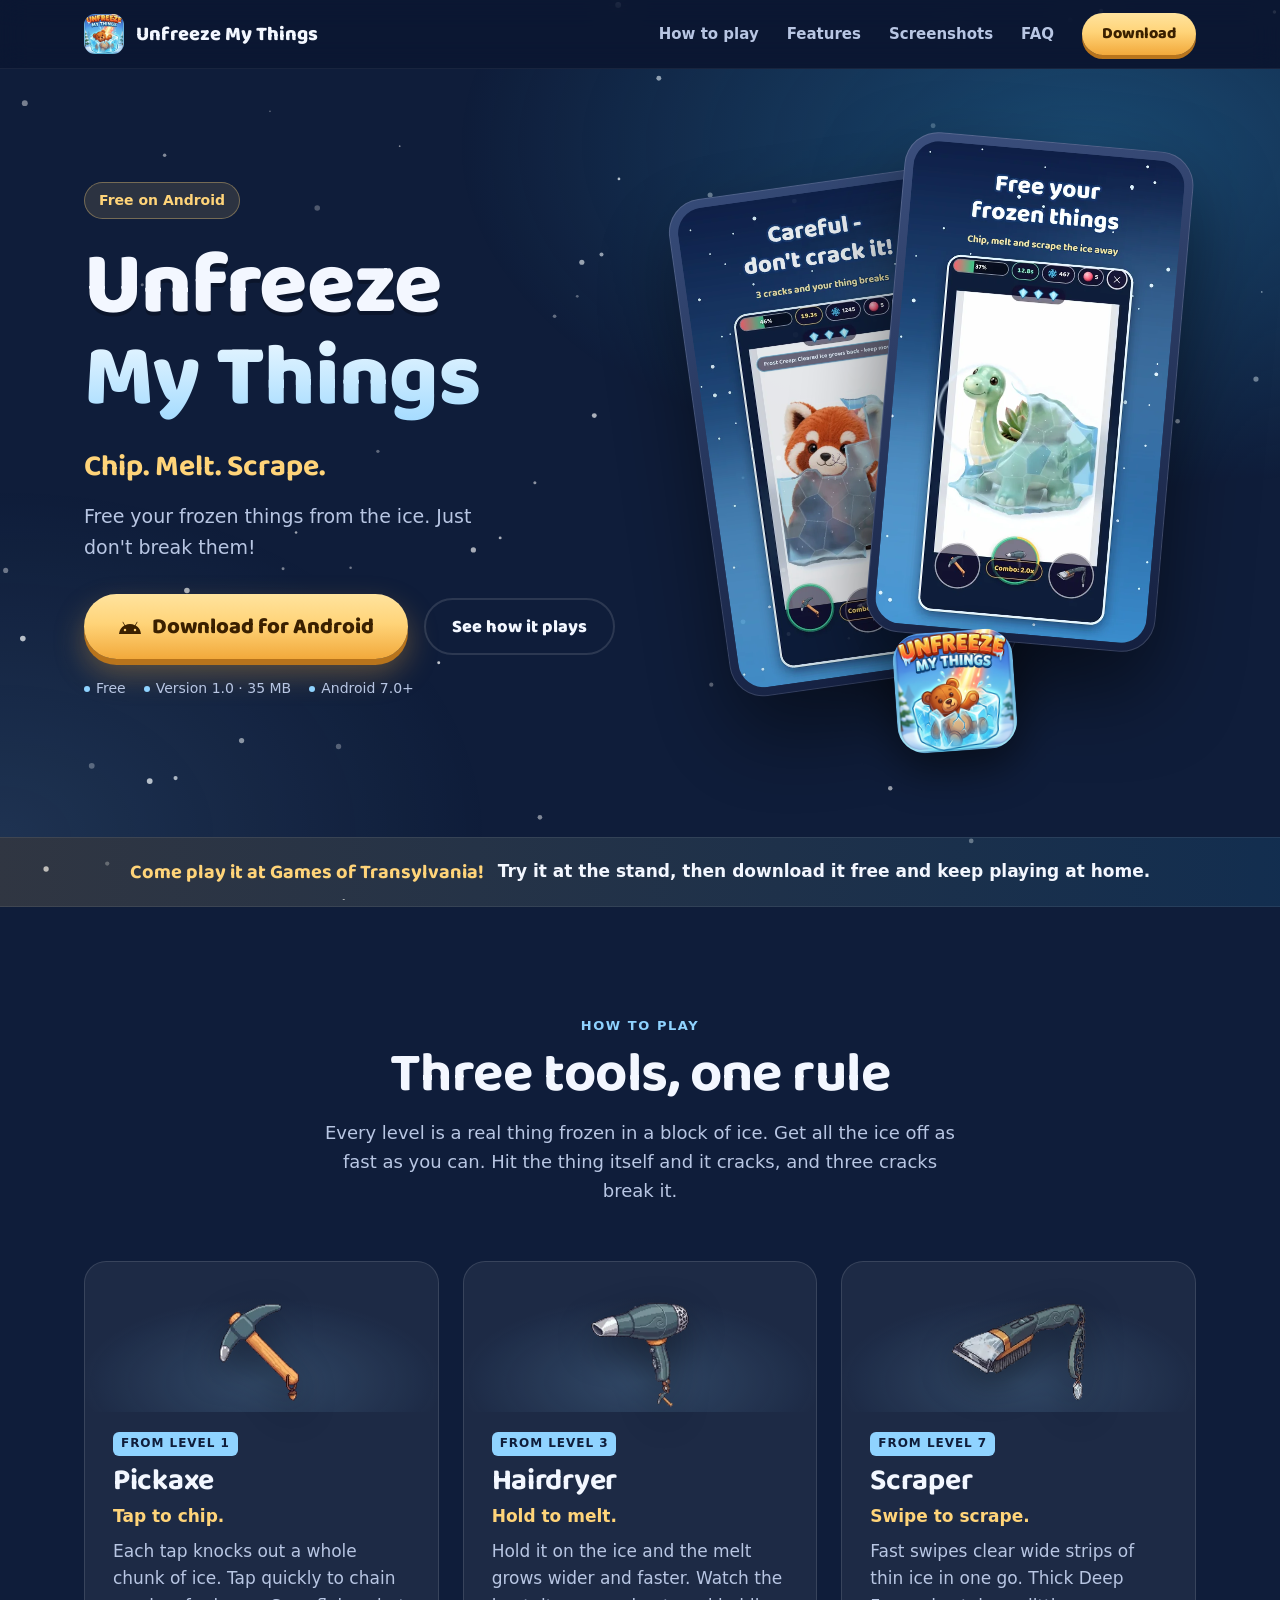
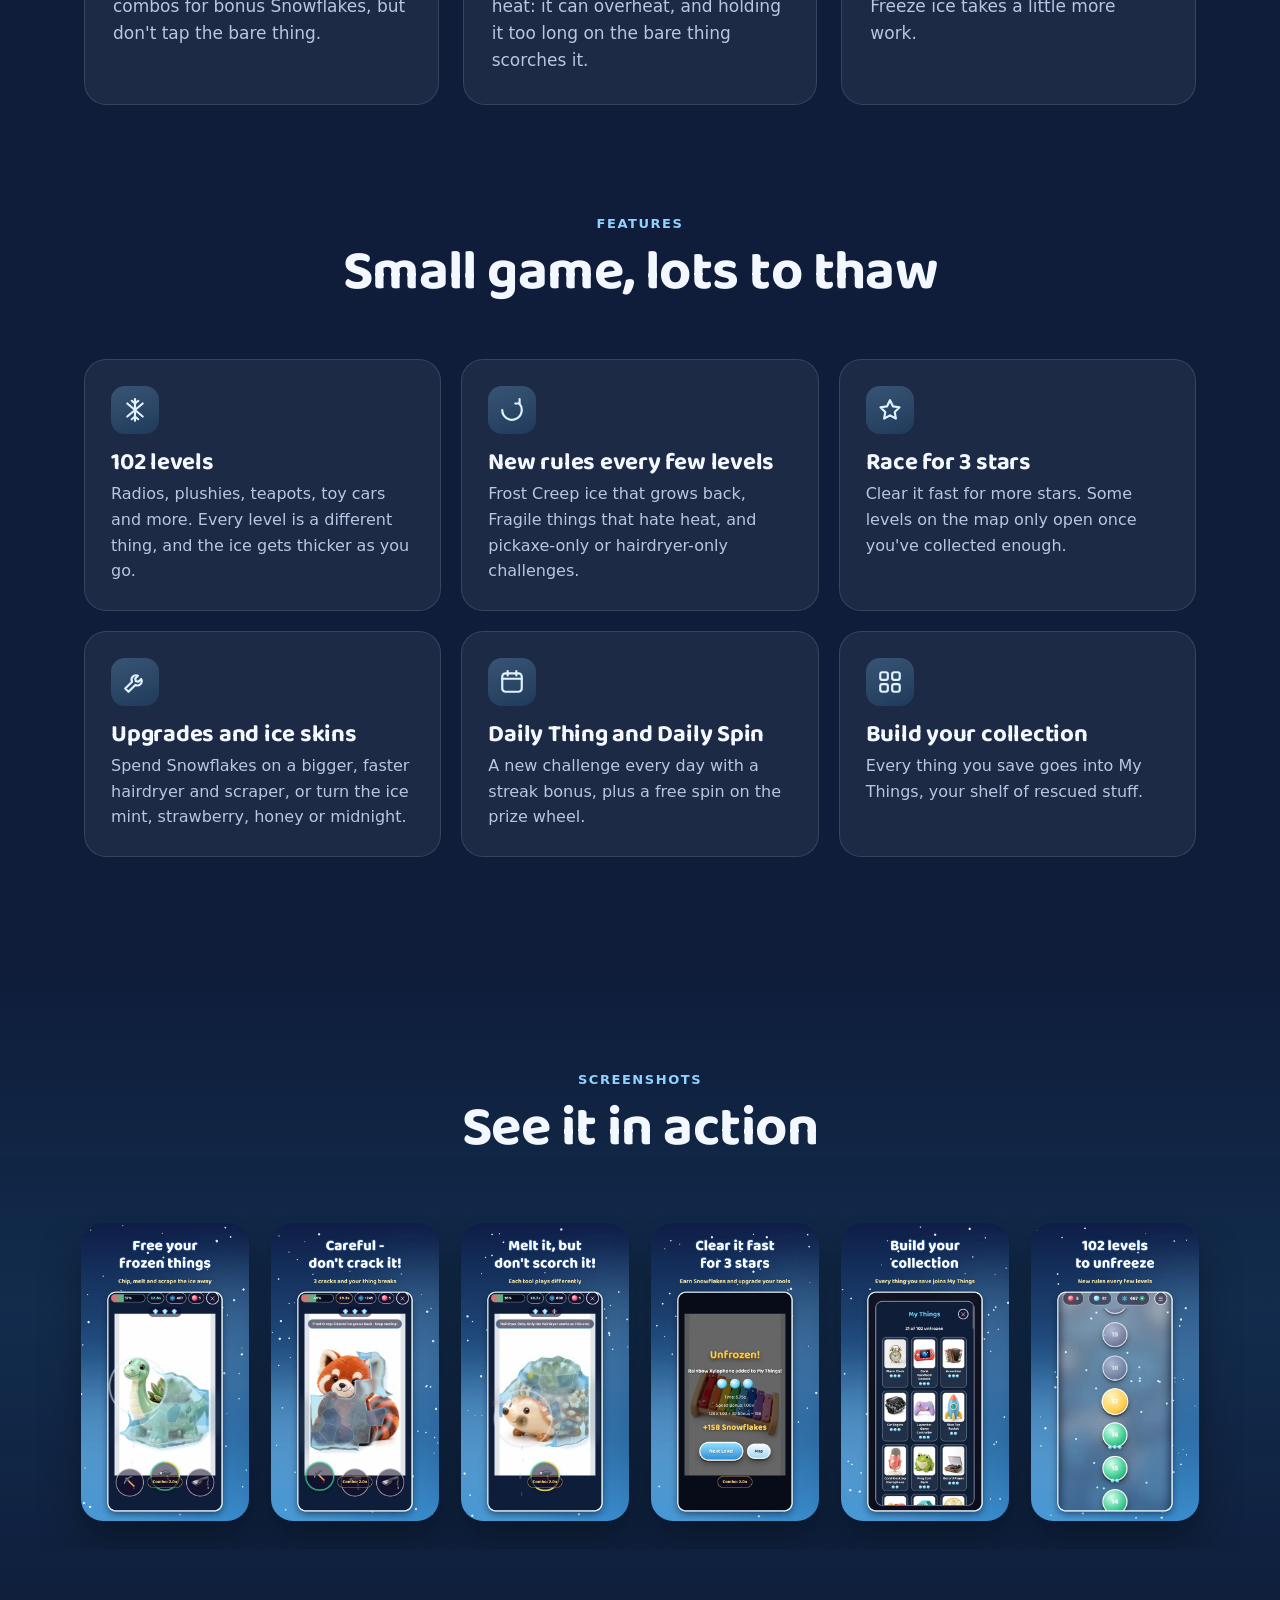
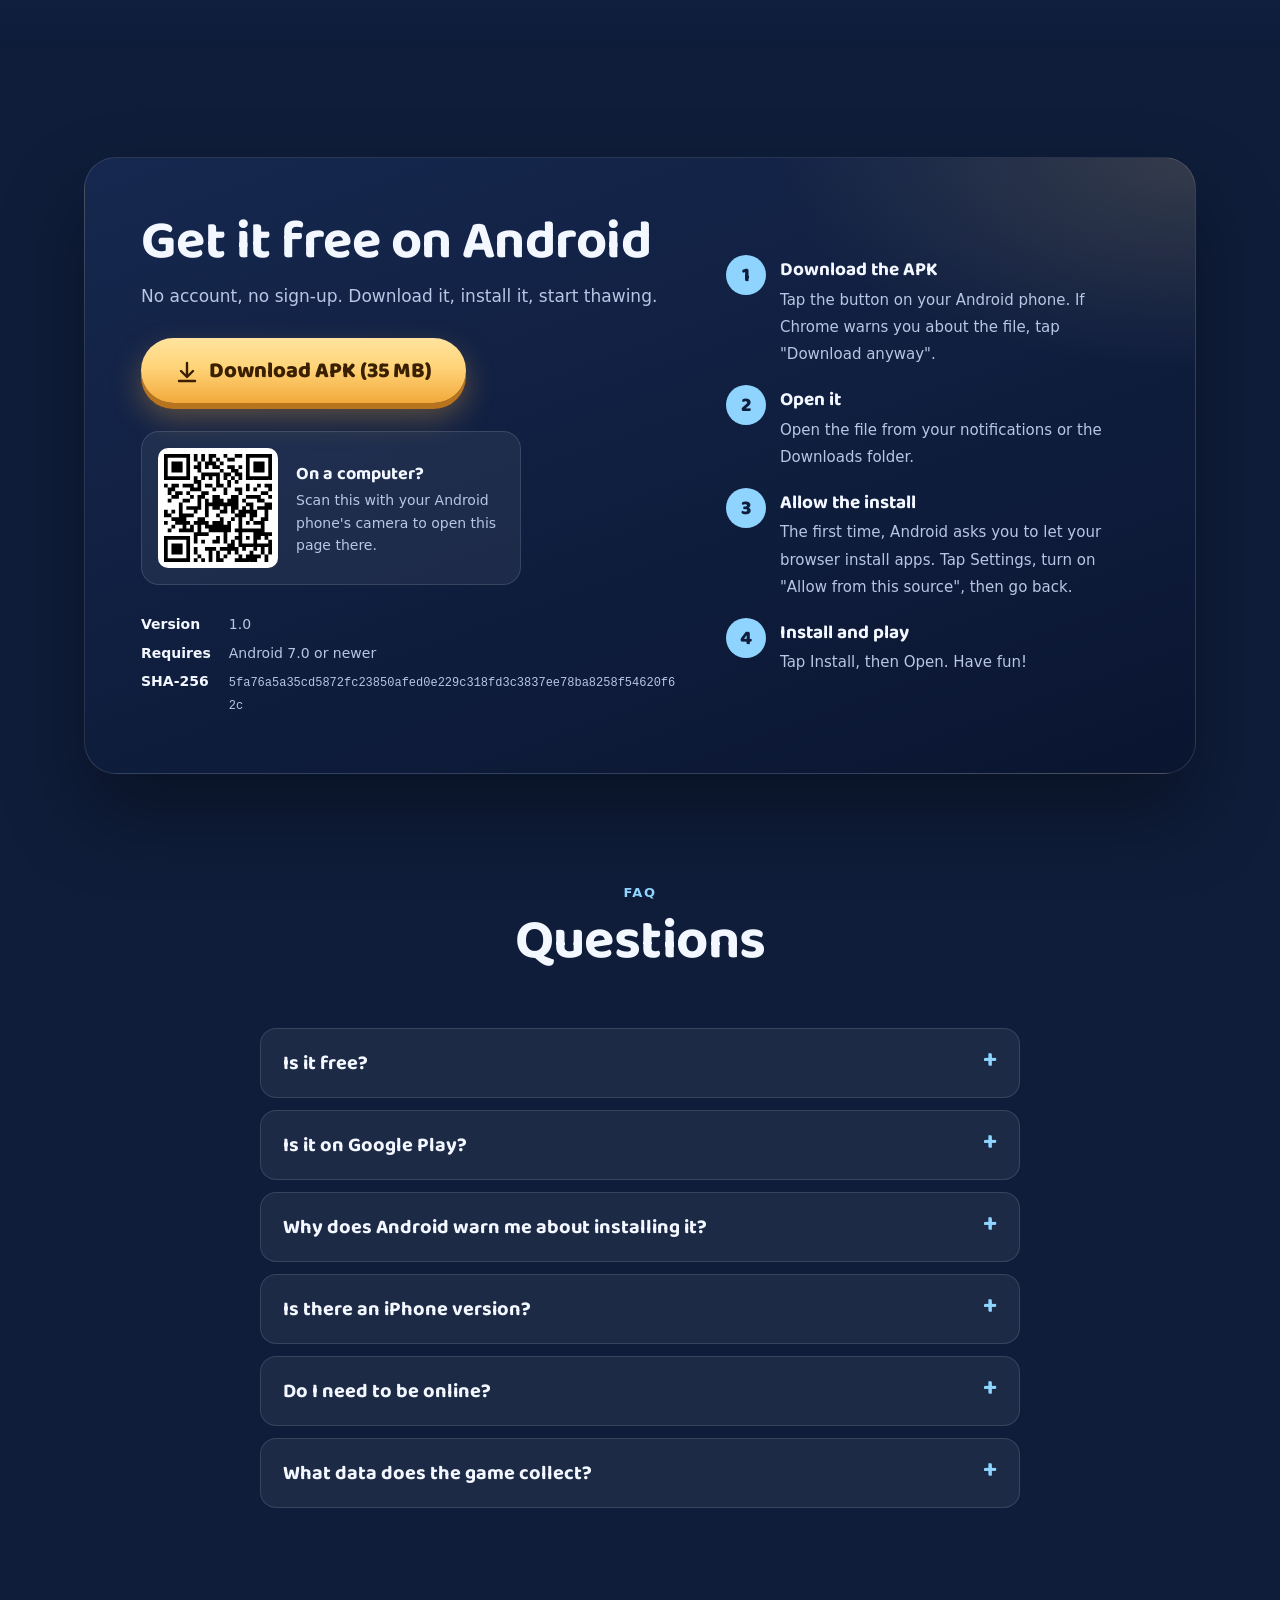
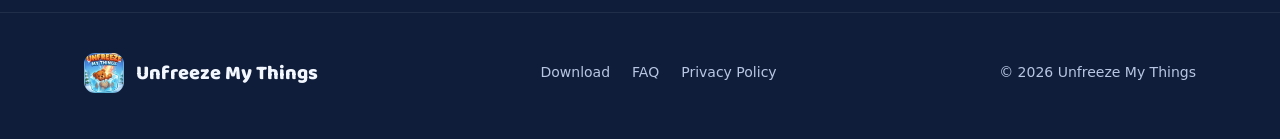
==== index.html @ 2f587a5d "Landing page with APK download Co-Authored-By: Claude Opus 5.5 <noreply@anthropic.com>" ====
<!doctype html>
<html lang="en">
<head>
<meta charset="utf-8">
<meta name="viewport" content="width=device-width, initial-scale=1">
<title>Unfreeze My Things: a cozy ice-breaking puzzle game for Android</title>
<meta name="description" content="Chip, melt and scrape the ice off 102 frozen things, without breaking them. Free for Android. Download the APK.">
<meta name="theme-color" content="#0f1d3a">
<meta property="og:type" content="website">
<meta property="og:title" content="Unfreeze My Things">
<meta property="og:description" content="Chip. Melt. Scrape. Free your frozen things, just don't break them! Free for Android.">
<meta property="og:image" content="img/og-image.jpg">
<meta name="twitter:card" content="summary_large_image">
<link rel="icon" type="image/png" href="img/favicon.png">
<link rel="apple-touch-icon" href="img/apple-touch-icon.png">
<link rel="preload" href="fonts/Baloo2.ttf" as="font" type="font/ttf" crossorigin>
<style>
@font-face {
    font-family: 'Baloo 2';
    src: url('fonts/Baloo2.ttf') format('truetype');
    font-weight: 400 800;
    font-display: swap;
}

:root {
    --navy-900: #0a1530;
    --navy-800: #0f1d3a;
    --navy-700: #16284f;
    --blue-500: #2e9bd6;
    --blue-300: #8fd3ff;
    --ice: #dff2ff;
    --gold: #ffd479;
    --gold-deep: #f2a93b;
    --text: #f3f7ff;
    --text-dim: #b8c6e3;
    --card: rgba(255, 255, 255, 0.06);
    --card-border: rgba(255, 255, 255, 0.12);
    --radius: 22px;
    --max: 1160px;
    --display: 'Baloo 2', system-ui, sans-serif;
    --body: system-ui, -apple-system, 'Segoe UI', Roboto, sans-serif;
}

*, *::before, *::after { box-sizing: border-box; }

html { scroll-behavior: smooth; }
@media (prefers-reduced-motion: reduce) { html { scroll-behavior: auto; } }

body {
    margin: 0;
    background: var(--navy-800);
    color: var(--text);
    font-family: var(--body);
    font-size: 17px;
    line-height: 1.6;
    -webkit-font-smoothing: antialiased;
    overflow-x: hidden;
}

img { max-width: 100%; height: auto; display: block; }
a { color: var(--blue-300); }

h1, h2, h3 {
    font-family: var(--display);
    line-height: 1.05;
    margin: 0;
    letter-spacing: -0.01em;
}

.wrap { width: 100%; max-width: var(--max); margin: 0 auto; padding: 0 24px; }
@media (max-width: 600px) { .wrap { padding: 0 16px; } }

#snow {
    position: fixed;
    inset: 0;
    width: 100%;
    height: 100%;
    pointer-events: none;
    z-index: 0;
}
main, header, footer { position: relative; z-index: 1; }

/* ---------- Nav ---------- */
.nav {
    position: sticky;
    top: 0;
    z-index: 10;
    backdrop-filter: blur(14px);
    -webkit-backdrop-filter: blur(14px);
    background: rgba(10, 21, 48, 0.72);
    border-bottom: 1px solid rgba(255, 255, 255, 0.06);
}
.nav .wrap {
    display: flex;
    align-items: center;
    justify-content: space-between;
    height: 68px;
    gap: 16px;
}
.brand {
    display: flex;
    align-items: center;
    gap: 12px;
    color: var(--text);
    text-decoration: none;
    font-family: var(--display);
    font-weight: 800;
    font-size: 20px;
    white-space: nowrap;
}
.brand img { width: 40px; height: 40px; border-radius: 11px; }
.nav-links { display: flex; align-items: center; gap: 28px; }
.nav-links a:not(.btn) {
    color: var(--text-dim);
    text-decoration: none;
    font-weight: 600;
    font-size: 15px;
}
.nav-links a:not(.btn):hover { color: var(--text); }
@media (max-width: 820px) { .nav-links a:not(.btn) { display: none; } }

/* ---------- Buttons ---------- */
.btn {
    display: inline-flex;
    align-items: center;
    justify-content: center;
    gap: 10px;
    border-radius: 999px;
    font-family: var(--display);
    font-weight: 800;
    text-decoration: none;
    transition: transform 0.15s ease, box-shadow 0.15s ease, background 0.15s ease;
}
.btn:active { transform: translateY(1px) scale(0.99); }
.btn-primary {
    color: #3a2000;
    background: linear-gradient(180deg, #ffe39e 0%, var(--gold) 45%, var(--gold-deep) 100%);
    box-shadow: 0 6px 0 #b8741c, 0 14px 30px rgba(242, 169, 59, 0.35);
}
.btn-primary:hover { transform: translateY(-2px); box-shadow: 0 8px 0 #b8741c, 0 18px 36px rgba(242, 169, 59, 0.45); }
.btn-sm { padding: 8px 20px; font-size: 16px; box-shadow: 0 4px 0 #b8741c; }
.btn-sm:hover { box-shadow: 0 5px 0 #b8741c; }
.btn-lg { padding: 16px 34px 14px; font-size: 22px; white-space: nowrap; }
@media (max-width: 420px) { .btn-lg { padding: 14px 24px 12px; font-size: 19px; } }
.btn svg { width: 24px; height: 24px; flex: none; }
.btn-ghost {
    color: var(--text);
    border: 2px solid var(--card-border);
    padding: 13px 26px 11px;
    font-size: 18px;
}
.btn-ghost:hover { border-color: var(--blue-300); }

/* ---------- Hero ---------- */
.hero {
    padding: 72px 0 96px;
    background:
        radial-gradient(900px 500px at 85% 10%, rgba(46, 155, 214, 0.35), transparent 70%),
        radial-gradient(700px 500px at 0% 100%, rgba(143, 211, 255, 0.12), transparent 70%);
}
.hero .wrap {
    display: grid;
    grid-template-columns: 1.05fr 1fr;
    align-items: center;
    gap: 48px;
}
.eyebrow {
    display: inline-flex;
    align-items: center;
    gap: 8px;
    padding: 6px 14px;
    border-radius: 999px;
    background: rgba(255, 212, 121, 0.12);
    border: 1px solid rgba(255, 212, 121, 0.35);
    color: var(--gold);
    font-weight: 700;
    font-size: 14px;
    margin-bottom: 22px;
}
.hero h1 {
    font-size: clamp(46px, 7.4vw, 88px);
    font-weight: 800;
    text-shadow: 0 4px 0 rgba(0, 0, 0, 0.25);
}
.hero h1 .ice {
    background: linear-gradient(180deg, #ffffff 0%, var(--blue-300) 100%);
    -webkit-background-clip: text;
    background-clip: text;
    color: transparent;
    text-shadow: none;
}
.tagline {
    font-family: var(--display);
    font-weight: 700;
    font-size: clamp(22px, 2.8vw, 30px);
    color: var(--gold);
    margin: 18px 0 10px;
}
.lead { color: var(--text-dim); font-size: 19px; max-width: 34ch; margin: 0 0 32px; }
.cta-row { display: flex; flex-wrap: wrap; align-items: center; gap: 16px; }
.cta-meta { margin-top: 18px; font-size: 14px; color: var(--text-dim); display: flex; flex-wrap: wrap; gap: 6px 18px; }
.cta-meta span { display: inline-flex; align-items: center; gap: 6px; }
.cta-meta span::before { content: ''; width: 6px; height: 6px; border-radius: 50%; background: var(--blue-300); }

.hero-art { position: relative; height: 600px; }
.phone {
    position: absolute;
    width: 290px;
    border-radius: 34px;
    padding: 9px;
    background: linear-gradient(160deg, #3b4f7d, #141f3f);
    box-shadow: 0 40px 80px rgba(0, 0, 0, 0.5), inset 0 0 0 1px rgba(255, 255, 255, 0.15);
}
.phone img { border-radius: 26px; width: 100%; aspect-ratio: 9 / 16; object-fit: cover; }
.phone.back { left: 4%; top: 40px; transform: rotate(-8deg); opacity: 0.9; }
.phone.front { right: 4%; top: 0; transform: rotate(5deg); }
.hero-icon {
    position: absolute;
    left: 42%;
    bottom: -10px;
    width: 120px;
    border-radius: 28px;
    box-shadow: 0 20px 40px rgba(0, 0, 0, 0.45);
    transform: rotate(-4deg);
    animation: bob 5s ease-in-out infinite;
}
@keyframes bob { 50% { transform: rotate(-4deg) translateY(-12px); } }
@media (prefers-reduced-motion: reduce) { .hero-icon { animation: none; } }

@media (max-width: 960px) {
    .hero { padding: 40px 0 64px; }
    .hero .wrap { grid-template-columns: 1fr; text-align: center; }
    .lead { margin-left: auto; margin-right: auto; }
    .cta-row, .cta-meta { justify-content: center; }
    .hero-art { height: 470px; max-width: 460px; margin: 0 auto; width: 100%; }
    .phone { width: 220px; }
    .hero-icon { width: 92px; left: 50%; margin-left: -46px; }
}
@media (max-width: 420px) {
    .hero-art { height: 400px; }
    .phone { width: 185px; }
    .phone.back { left: 0; }
    .phone.front { right: 0; }
}

/* ---------- Event banner ---------- */
.event {
    background: linear-gradient(90deg, rgba(255, 212, 121, 0.14), rgba(46, 155, 214, 0.14));
    border-top: 1px solid rgba(255, 255, 255, 0.08);
    border-bottom: 1px solid rgba(255, 255, 255, 0.08);
}
.event .wrap {
    display: flex;
    align-items: center;
    justify-content: center;
    gap: 14px;
    padding-top: 18px;
    padding-bottom: 18px;
    text-align: center;
    flex-wrap: wrap;
    font-weight: 600;
}
.event strong { font-family: var(--display); font-size: 20px; color: var(--gold); }

/* ---------- Sections ---------- */
section.block { padding: 104px 0; }
@media (max-width: 600px) { section.block { padding: 72px 0; } }
.section-head { text-align: center; max-width: 640px; margin: 0 auto 56px; }
.section-head .kicker {
    font-weight: 700;
    letter-spacing: 0.12em;
    text-transform: uppercase;
    font-size: 13px;
    color: var(--blue-300);
}
.section-head h2 { font-size: clamp(36px, 5vw, 56px); margin: 8px 0 14px; }
.section-head p { color: var(--text-dim); margin: 0; font-size: 18px; }

/* Tools */
.tools { display: grid; grid-template-columns: repeat(3, 1fr); gap: 24px; }
@media (max-width: 860px) { .tools { grid-template-columns: 1fr; max-width: 480px; margin: 0 auto; } }
.tool {
    position: relative;
    background: var(--card);
    border: 1px solid var(--card-border);
    border-radius: var(--radius);
    padding: 28px 28px 30px;
    overflow: hidden;
}
.tool::before {
    content: '';
    position: absolute;
    inset: 0 0 auto 0;
    height: 150px;
    background: radial-gradient(260px 120px at 50% 80%, rgba(143, 211, 255, 0.18), transparent 70%);
}
.tool img { position: relative; height: 120px; width: auto; margin: 0 auto 18px; filter: drop-shadow(0 12px 18px rgba(0, 0, 0, 0.4)); }
.tool .badge {
    display: inline-block;
    font-size: 12px;
    font-weight: 700;
    letter-spacing: 0.08em;
    text-transform: uppercase;
    color: var(--navy-800);
    background: var(--blue-300);
    border-radius: 6px;
    padding: 2px 8px;
    margin-bottom: 10px;
}
.tool h3 { font-size: 30px; margin-bottom: 6px; }
.tool .verb { color: var(--gold); font-weight: 700; margin: 0 0 8px; }
.tool p { color: var(--text-dim); margin: 0; }

/* Features */
.features { display: grid; grid-template-columns: repeat(3, 1fr); gap: 20px; }
@media (max-width: 960px) { .features { grid-template-columns: repeat(2, 1fr); } }
@media (max-width: 600px) { .features { grid-template-columns: 1fr; } }
.feature {
    background: var(--card);
    border: 1px solid var(--card-border);
    border-radius: var(--radius);
    padding: 26px;
}
.feature .ico {
    width: 48px;
    height: 48px;
    border-radius: 14px;
    display: grid;
    place-items: center;
    background: linear-gradient(160deg, rgba(143, 211, 255, 0.25), rgba(46, 155, 214, 0.15));
    margin-bottom: 16px;
}
.feature .ico svg { width: 26px; height: 26px; stroke: var(--ice); fill: none; stroke-width: 2; stroke-linecap: round; stroke-linejoin: round; }
.feature h3 { font-size: 24px; margin-bottom: 6px; }
.feature p { margin: 0; color: var(--text-dim); font-size: 16px; }

/* Screenshots */
.shots-section { background: linear-gradient(180deg, transparent, rgba(46, 155, 214, 0.12), transparent); }
.shots {
    display: flex;
    gap: 22px;
    overflow-x: auto;
    scroll-snap-type: x mandatory;
    padding: 8px 24px 28px;
    scrollbar-width: thin;
    scrollbar-color: rgba(255, 255, 255, 0.25) transparent;
}
.shots::-webkit-scrollbar { height: 8px; }
.shots::-webkit-scrollbar-thumb { background: rgba(255, 255, 255, 0.2); border-radius: 4px; }
.shots img {
    flex: none;
    width: 250px;
    aspect-ratio: 9 / 16;
    border-radius: 22px;
    scroll-snap-align: center;
    box-shadow: 0 20px 40px rgba(0, 0, 0, 0.35);
}
@media (min-width: 1200px) { .shots { justify-content: center; } .shots img { width: 168px; } }
@media (min-width: 1400px) { .shots img { width: 190px; } }

/* Download */
.download-card {
    display: grid;
    grid-template-columns: 1.3fr 1fr;
    gap: 48px;
    align-items: center;
    background:
        radial-gradient(600px 300px at 100% 0%, rgba(255, 212, 121, 0.15), transparent 70%),
        linear-gradient(160deg, var(--navy-700), var(--navy-900));
    border: 1px solid var(--card-border);
    border-radius: 32px;
    padding: 56px;
    box-shadow: 0 40px 80px rgba(0, 0, 0, 0.35);
}
@media (max-width: 900px) { .download-card { grid-template-columns: 1fr; padding: 36px 24px; gap: 36px; } }
.download-card h2 { font-size: clamp(36px, 5vw, 54px); margin-bottom: 12px; }
.download-card > div > p { color: var(--text-dim); margin: 0 0 28px; }
.file-facts {
    display: grid;
    grid-template-columns: auto 1fr;
    gap: 6px 18px;
    margin: 28px 0 0;
    font-size: 14px;
    color: var(--text-dim);
}
.file-facts dt { font-weight: 700; color: var(--text); }
.file-facts dd { margin: 0; overflow-wrap: anywhere; }
.file-facts code { font-size: 12px; }

.steps { list-style: none; margin: 0; padding: 0; counter-reset: step; display: grid; gap: 18px; }
.steps li { counter-increment: step; display: grid; grid-template-columns: 40px 1fr; gap: 14px; align-items: start; }
.steps li::before {
    content: counter(step);
    width: 40px;
    height: 40px;
    border-radius: 50%;
    display: grid;
    place-items: center;
    font-family: var(--display);
    font-weight: 800;
    font-size: 20px;
    color: var(--navy-800);
    background: var(--blue-300);
}
.steps strong { display: block; font-family: var(--display); font-size: 19px; }
.steps span { color: var(--text-dim); font-size: 15px; }

.qr-card {
    display: none;
    align-items: center;
    gap: 18px;
    margin-top: 28px;
    padding: 16px;
    border-radius: 18px;
    background: var(--card);
    border: 1px solid var(--card-border);
    max-width: 380px;
}
.qr-card .qr { width: 120px; height: 120px; flex: none; background: #fff; border-radius: 10px; padding: 6px; }
.qr-card .qr svg { width: 100%; height: 100%; display: block; }
.qr-card p { margin: 0; font-size: 14px; color: var(--text-dim); }
.qr-card strong { color: var(--text); display: block; font-family: var(--display); font-size: 18px; }
@media (min-width: 900px) and (hover: hover) { .qr-card.ready { display: flex; } }

/* FAQ */
.faq { max-width: 760px; margin: 0 auto; display: grid; gap: 12px; }
.faq details {
    background: var(--card);
    border: 1px solid var(--card-border);
    border-radius: 16px;
    padding: 0 22px;
}
.faq summary {
    cursor: pointer;
    list-style: none;
    padding: 18px 0;
    font-family: var(--display);
    font-weight: 700;
    font-size: 20px;
    display: flex;
    justify-content: space-between;
    gap: 16px;
}
.faq summary::-webkit-details-marker { display: none; }
.faq summary::after { content: '+'; color: var(--blue-300); font-size: 26px; line-height: 1; transition: transform 0.2s; }
.faq details[open] summary::after { transform: rotate(45deg); }
.faq details p { margin: 0 0 20px; color: var(--text-dim); }

/* Footer */
footer {
    border-top: 1px solid rgba(255, 255, 255, 0.08);
    padding: 40px 0 48px;
    color: var(--text-dim);
    font-size: 14px;
}
footer .wrap { display: flex; flex-wrap: wrap; justify-content: space-between; align-items: center; gap: 20px; }
footer nav { display: flex; gap: 22px; flex-wrap: wrap; }
footer a { color: var(--text-dim); text-decoration: none; }
footer a:hover { color: var(--text); }

:focus-visible { outline: 3px solid var(--gold); outline-offset: 3px; border-radius: 6px; }
</style>
</head>
<body>
<canvas id="snow" aria-hidden="true"></canvas>

<header class="nav">
    <div class="wrap">
        <a class="brand" href="#top"><img src="img/icon-256.png" alt="" width="40" height="40">Unfreeze My Things</a>
        <nav class="nav-links" aria-label="Main">
            <a href="#play">How to play</a>
            <a href="#features">Features</a>
            <a href="#screenshots">Screenshots</a>
            <a href="#faq">FAQ</a>
            <a class="btn btn-primary btn-sm" href="#download">Download</a>
        </nav>
    </div>
</header>

<main id="top">
    <section class="hero">
        <div class="wrap">
            <div>
                <span class="eyebrow">Free on Android</span>
                <h1>Unfreeze<br><span class="ice">My Things</span></h1>
                <p class="tagline">Chip. Melt. Scrape.</p>
                <p class="lead">Free your frozen things from the ice. Just don't break them!</p>
                <div class="cta-row">
                    <a class="btn btn-primary btn-lg" href="downloads/unfreeze-my-things.apk" download>
                        <svg viewBox="0 0 24 24" fill="currentColor" aria-hidden="true"><path d="M17.6 9.48l1.84-3.18a.38.38 0 00-.66-.38l-1.86 3.22a11.4 11.4 0 00-9.84 0L5.22 5.92a.38.38 0 00-.66.38L6.4 9.48A10.8 10.8 0 001 18h22a10.8 10.8 0 00-5.4-8.52zM7 15.25a1.25 1.25 0 110-2.5 1.25 1.25 0 010 2.5zm10 0a1.25 1.25 0 110-2.5 1.25 1.25 0 010 2.5z"/></svg>
                        Download for Android
                    </a>
                    <a class="btn btn-ghost" href="#play">See how it plays</a>
                </div>
                <div class="cta-meta">
                    <span>Free</span>
                    <span>Version 1.0 &middot; 35 MB</span>
                    <span>Android 7.0+</span>
                </div>
            </div>
            <div class="hero-art" aria-hidden="true">
                <div class="phone back"><img src="img/shot-2.webp" alt="" width="540" height="960"></div>
                <div class="phone front"><img src="img/shot-1.webp" alt="" width="540" height="960"></div>
                <img class="hero-icon" src="img/icon-256.png" alt="" width="256" height="256">
            </div>
        </div>
    </section>

    <div class="event">
        <div class="wrap">
            <strong>Come play it at Games of Transylvania!</strong>
            <span>Try it at the stand, then download it free and keep playing at home.</span>
        </div>
    </div>

    <section class="block" id="play">
        <div class="wrap">
            <div class="section-head">
                <span class="kicker">How to play</span>
                <h2>Three tools, one rule</h2>
                <p>Every level is a real thing frozen in a block of ice. Get all the ice off as fast as you can. Hit the thing itself and it cracks, and three cracks break it.</p>
            </div>
            <div class="tools">
                <article class="tool">
                    <img src="img/tool-pickaxe.webp" alt="Pickaxe" width="320" height="175">
                    <span class="badge">From level 1</span>
                    <h3>Pickaxe</h3>
                    <p class="verb">Tap to chip.</p>
                    <p>Each tap knocks out a whole chunk of ice. Tap quickly to chain combos for bonus Snowflakes, but don't tap the bare thing.</p>
                </article>
                <article class="tool">
                    <img src="img/tool-hairdryer.webp" alt="Hairdryer" width="320" height="175">
                    <span class="badge">From level 3</span>
                    <h3>Hairdryer</h3>
                    <p class="verb">Hold to melt.</p>
                    <p>Hold it on the ice and the melt grows wider and faster. Watch the heat: it can overheat, and holding it too long on the bare thing scorches it.</p>
                </article>
                <article class="tool">
                    <img src="img/tool-scraper.webp" alt="Scraper" width="320" height="175">
                    <span class="badge">From level 7</span>
                    <h3>Scraper</h3>
                    <p class="verb">Swipe to scrape.</p>
                    <p>Fast swipes clear wide strips of thin ice in one go. Thick Deep Freeze ice takes a little more work.</p>
                </article>
            </div>
        </div>
    </section>

    <section class="block" id="features" style="padding-top:0">
        <div class="wrap">
            <div class="section-head">
                <span class="kicker">Features</span>
                <h2>Small game, lots to thaw</h2>
            </div>
            <div class="features">
                <div class="feature">
                    <div class="ico"><svg viewBox="0 0 24 24"><path d="M12 2v20M4.9 6l14.2 12M4.9 18L19.1 6"/><path d="M9 3.5l3 2.5 3-2.5M9 20.5l3-2.5 3 2.5"/></svg></div>
                    <h3>102 levels</h3>
                    <p>Radios, plushies, teapots, toy cars and more. Every level is a different thing, and the ice gets thicker as you go.</p>
                </div>
                <div class="feature">
                    <div class="ico"><svg viewBox="0 0 24 24"><path d="M3 12a9 9 0 1015.5-6.2"/><path d="M19 2v4h-4"/></svg></div>
                    <h3>New rules every few levels</h3>
                    <p>Frost Creep ice that grows back, Fragile things that hate heat, and pickaxe-only or hairdryer-only challenges.</p>
                </div>
                <div class="feature">
                    <div class="ico"><svg viewBox="0 0 24 24"><path d="M12 3l2.7 5.6 6.1.9-4.4 4.3 1 6.1L12 17l-5.4 2.9 1-6.1-4.4-4.3 6.1-.9z"/></svg></div>
                    <h3>Race for 3 stars</h3>
                    <p>Clear it fast for more stars. Some levels on the map only open once you've collected enough.</p>
                </div>
                <div class="feature">
                    <div class="ico"><svg viewBox="0 0 24 24"><path d="M14.7 6.3a4 4 0 00-5.4 5.4L3 18l3 3 6.3-6.3a4 4 0 005.4-5.4l-2.5 2.5-2.4-.6-.6-2.4z"/></svg></div>
                    <h3>Upgrades and ice skins</h3>
                    <p>Spend Snowflakes on a bigger, faster hairdryer and scraper, or turn the ice mint, strawberry, honey or midnight.</p>
                </div>
                <div class="feature">
                    <div class="ico"><svg viewBox="0 0 24 24"><rect x="3" y="4" width="18" height="17" rx="3"/><path d="M3 9h18M8 2v4M16 2v4"/></svg></div>
                    <h3>Daily Thing and Daily Spin</h3>
                    <p>A new challenge every day with a streak bonus, plus a free spin on the prize wheel.</p>
                </div>
                <div class="feature">
                    <div class="ico"><svg viewBox="0 0 24 24"><rect x="3" y="3" width="7" height="7" rx="2"/><rect x="14" y="3" width="7" height="7" rx="2"/><rect x="3" y="14" width="7" height="7" rx="2"/><rect x="14" y="14" width="7" height="7" rx="2"/></svg></div>
                    <h3>Build your collection</h3>
                    <p>Every thing you save goes into My Things, your shelf of rescued stuff.</p>
                </div>
            </div>
        </div>
    </section>

    <section class="block shots-section" id="screenshots">
        <div class="wrap">
            <div class="section-head">
                <span class="kicker">Screenshots</span>
                <h2>See it in action</h2>
            </div>
        </div>
        <div class="shots" tabindex="0" aria-label="Screenshots, scroll sideways">
            <img src="img/shot-1.webp" alt="Melting the ice off a dinosaur planter with the hairdryer" width="540" height="960" loading="lazy">
            <img src="img/shot-2.webp" alt="Careful, don't crack it: three cracks and your thing breaks" width="540" height="960" loading="lazy">
            <img src="img/shot-3.webp" alt="Melt it, but don't scorch it: each tool plays differently" width="540" height="960" loading="lazy">
            <img src="img/shot-4.webp" alt="Clear it fast for 3 stars and earn Snowflakes" width="540" height="960" loading="lazy">
            <img src="img/shot-5.webp" alt="Build your collection of rescued things" width="540" height="960" loading="lazy">
            <img src="img/shot-6.webp" alt="102 levels to unfreeze on the level map" width="540" height="960" loading="lazy">
        </div>
    </section>

    <section class="block" id="download">
        <div class="wrap">
            <div class="download-card">
                <div>
                    <h2>Get it free on Android</h2>
                    <p>No account, no sign-up. Download it, install it, start thawing.</p>
                    <a class="btn btn-primary btn-lg" href="downloads/unfreeze-my-things.apk" download>
                        <svg viewBox="0 0 24 24" fill="none" stroke="currentColor" stroke-width="2.4" stroke-linecap="round" stroke-linejoin="round" aria-hidden="true"><path d="M12 3v12M6 11l6 6 6-6M4 21h16"/></svg>
                        Download APK (35 MB)
                    </a>
                    <div class="qr-card" id="qr-card">
                        <div class="qr" id="qr"></div>
                        <p><strong>On a computer?</strong>Scan this with your Android phone's camera to open this page there.</p>
                    </div>
                    <dl class="file-facts">
                        <dt>Version</dt><dd>1.0</dd>
                        <dt>Requires</dt><dd>Android 7.0 or newer</dd>
                        <dt>SHA-256</dt><dd><code>5fa76a5a35cd5872fc23850afed0e229c318fd3c3837ee78ba8258f54620f62c</code></dd>
                    </dl>
                </div>
                <ol class="steps">
                    <li><div><strong>Download the APK</strong><span>Tap the button on your Android phone. If Chrome warns you about the file, tap "Download anyway".</span></div></li>
                    <li><div><strong>Open it</strong><span>Open the file from your notifications or the Downloads folder.</span></div></li>
                    <li><div><strong>Allow the install</strong><span>The first time, Android asks you to let your browser install apps. Tap Settings, turn on "Allow from this source", then go back.</span></div></li>
                    <li><div><strong>Install and play</strong><span>Tap Install, then Open. Have fun!</span></div></li>
                </ol>
            </div>
        </div>
    </section>

    <section class="block" id="faq" style="padding-top:0">
        <div class="wrap">
            <div class="section-head">
                <span class="kicker">FAQ</span>
                <h2>Questions</h2>
            </div>
            <div class="faq">
                <details>
                    <summary>Is it free?</summary>
                    <p>Yes. The whole game is free to play. It shows an occasional ad between levels, and you can choose to watch an ad in the Shop for bonus Snowflakes.</p>
                </details>
                <details>
                    <summary>Is it on Google Play?</summary>
                    <p>It's on its way. Until it's live there, you can install it straight from this page.</p>
                </details>
                <details>
                    <summary>Why does Android warn me about installing it?</summary>
                    <p>Android shows that warning for every app that doesn't come from the Play Store. You can check the file matches ours by comparing its SHA-256 checksum with the one above.</p>
                </details>
                <details>
                    <summary>Is there an iPhone version?</summary>
                    <p>Not yet. Right now the game is Android-only.</p>
                </details>
                <details>
                    <summary>Do I need to be online?</summary>
                    <p>No. You can play offline, and your progress is saved on your phone.</p>
                </details>
                <details>
                    <summary>What data does the game collect?</summary>
                    <p>The game has no accounts and keeps your progress on your device. Ads are served by Google AdMob. In the EU and UK you're asked for consent first. Details are in the <a href="https://sites.google.com/view/unfreezemythings-privacypolicy/pagina-de-pornire" target="_blank" rel="noopener">privacy policy</a>.</p>
                </details>
            </div>
        </div>
    </section>
</main>

<footer>
    <div class="wrap">
        <a class="brand" href="#top"><img src="img/icon-256.png" alt="" width="40" height="40">Unfreeze My Things</a>
        <nav aria-label="Footer">
            <a href="#download">Download</a>
            <a href="#faq">FAQ</a>
            <a href="https://sites.google.com/view/unfreezemythings-privacypolicy/pagina-de-pornire" target="_blank" rel="noopener">Privacy Policy</a>
        </nav>
        <span>&copy; 2026 Unfreeze My Things</span>
    </div>
</footer>

<script src="vendor/qrcode.js"></script>
<script>
// QR code of this page, so people looking at it on a laptop at the stand can open it on their phone.
(function () {
    if (typeof qrcode !== 'function' || location.protocol === 'file:') return;
    var qr = qrcode(0, 'M');
    qr.addData(location.origin + location.pathname);
    qr.make();
    document.getElementById('qr').innerHTML = qr.createSvgTag({ cellSize: 4, margin: 0, scalable: true });
    document.getElementById('qr-card').classList.add('ready');
})();

// Gentle falling snow.
(function () {
    if (matchMedia('(prefers-reduced-motion: reduce)').matches) return;
    var canvas = document.getElementById('snow');
    var ctx = canvas.getContext('2d');
    var flakes = [];
    var w, h, dpr;

    function resize() {
        dpr = Math.min(window.devicePixelRatio || 1, 2);
        w = innerWidth;
        h = innerHeight;
        canvas.width = w * dpr;
        canvas.height = h * dpr;
        ctx.setTransform(dpr, 0, 0, dpr, 0, 0);
        var count = Math.round(Math.min(90, w * h / 16000));
        while (flakes.length < count) flakes.push(spawn(true));
        flakes.length = count;
    }

    function spawn(anywhere) {
        return {
            x: Math.random() * w,
            y: anywhere ? Math.random() * h : -10,
            r: 0.8 + Math.random() * 2.2,
            vy: 18 + Math.random() * 40,
            sway: Math.random() * Math.PI * 2,
            a: 0.25 + Math.random() * 0.55,
        };
    }

    var last = performance.now();
    function frame(now) {
        var dt = Math.min((now - last) / 1000, 0.05);
        last = now;
        ctx.clearRect(0, 0, w, h);
        ctx.fillStyle = '#fff';
        for (var i = 0; i < flakes.length; i++) {
            var f = flakes[i];
            f.y += f.vy * dt;
            f.sway += dt;
            var x = f.x + Math.sin(f.sway) * 12;
            if (f.y > h + 10) flakes[i] = spawn(false);
            ctx.globalAlpha = f.a;
            ctx.beginPath();
            ctx.arc(x, f.y, f.r, 0, Math.PI * 2);
            ctx.fill();
        }
        requestAnimationFrame(frame);
    }

    addEventListener('resize', resize);
    resize();
    requestAnimationFrame(frame);
})();
</script>
</body>
</html>
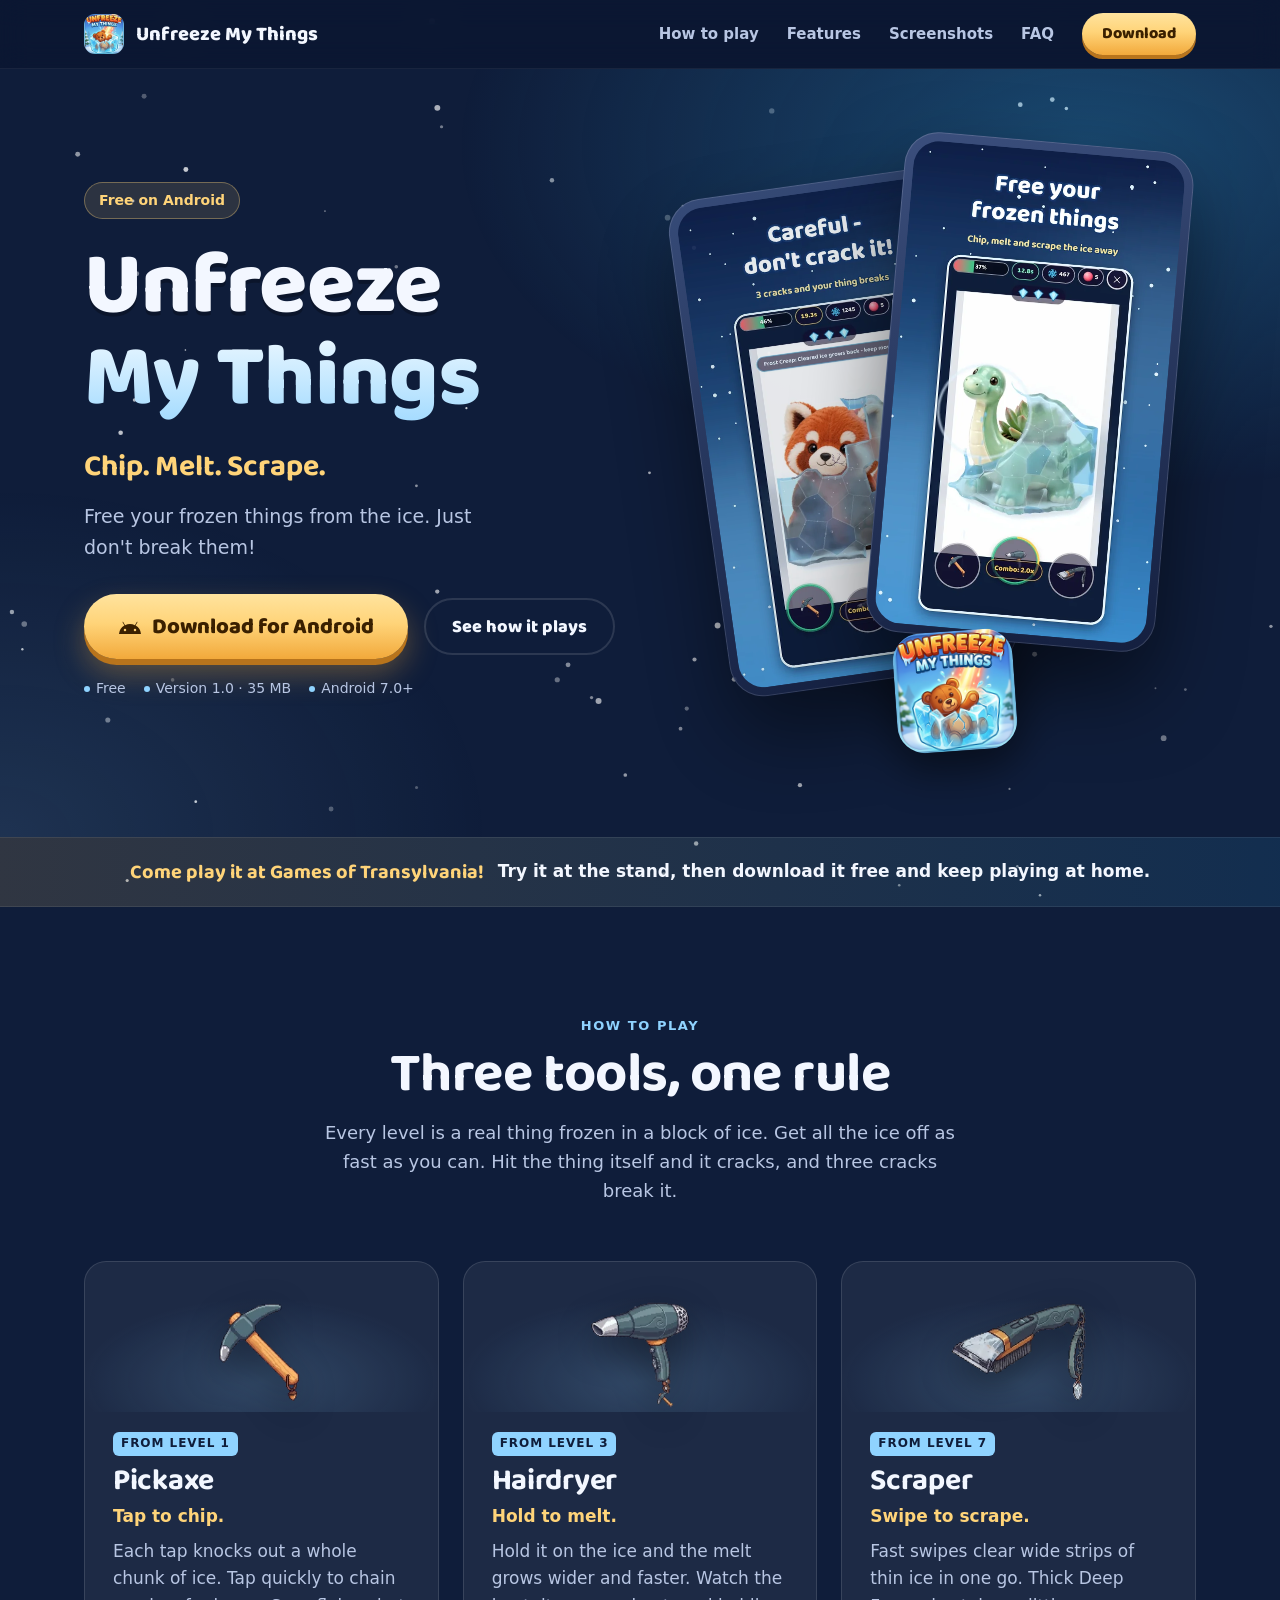
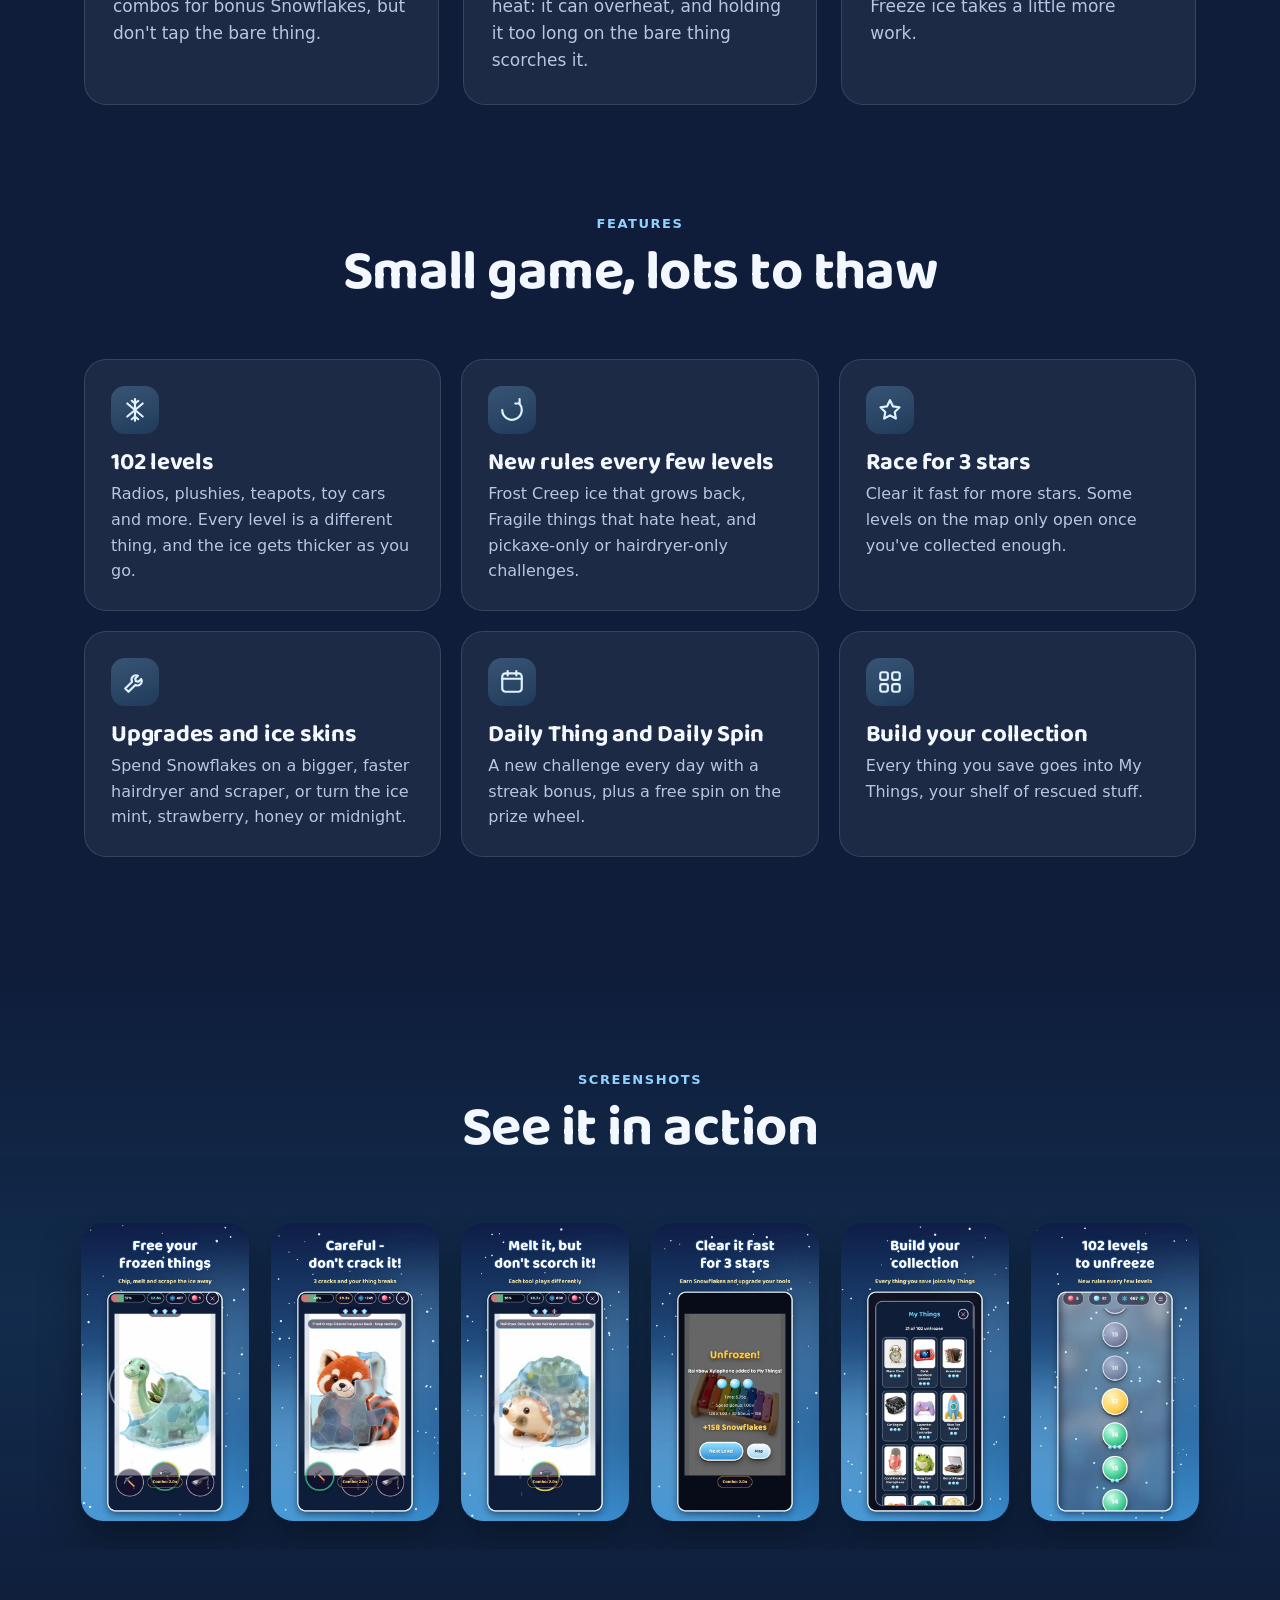
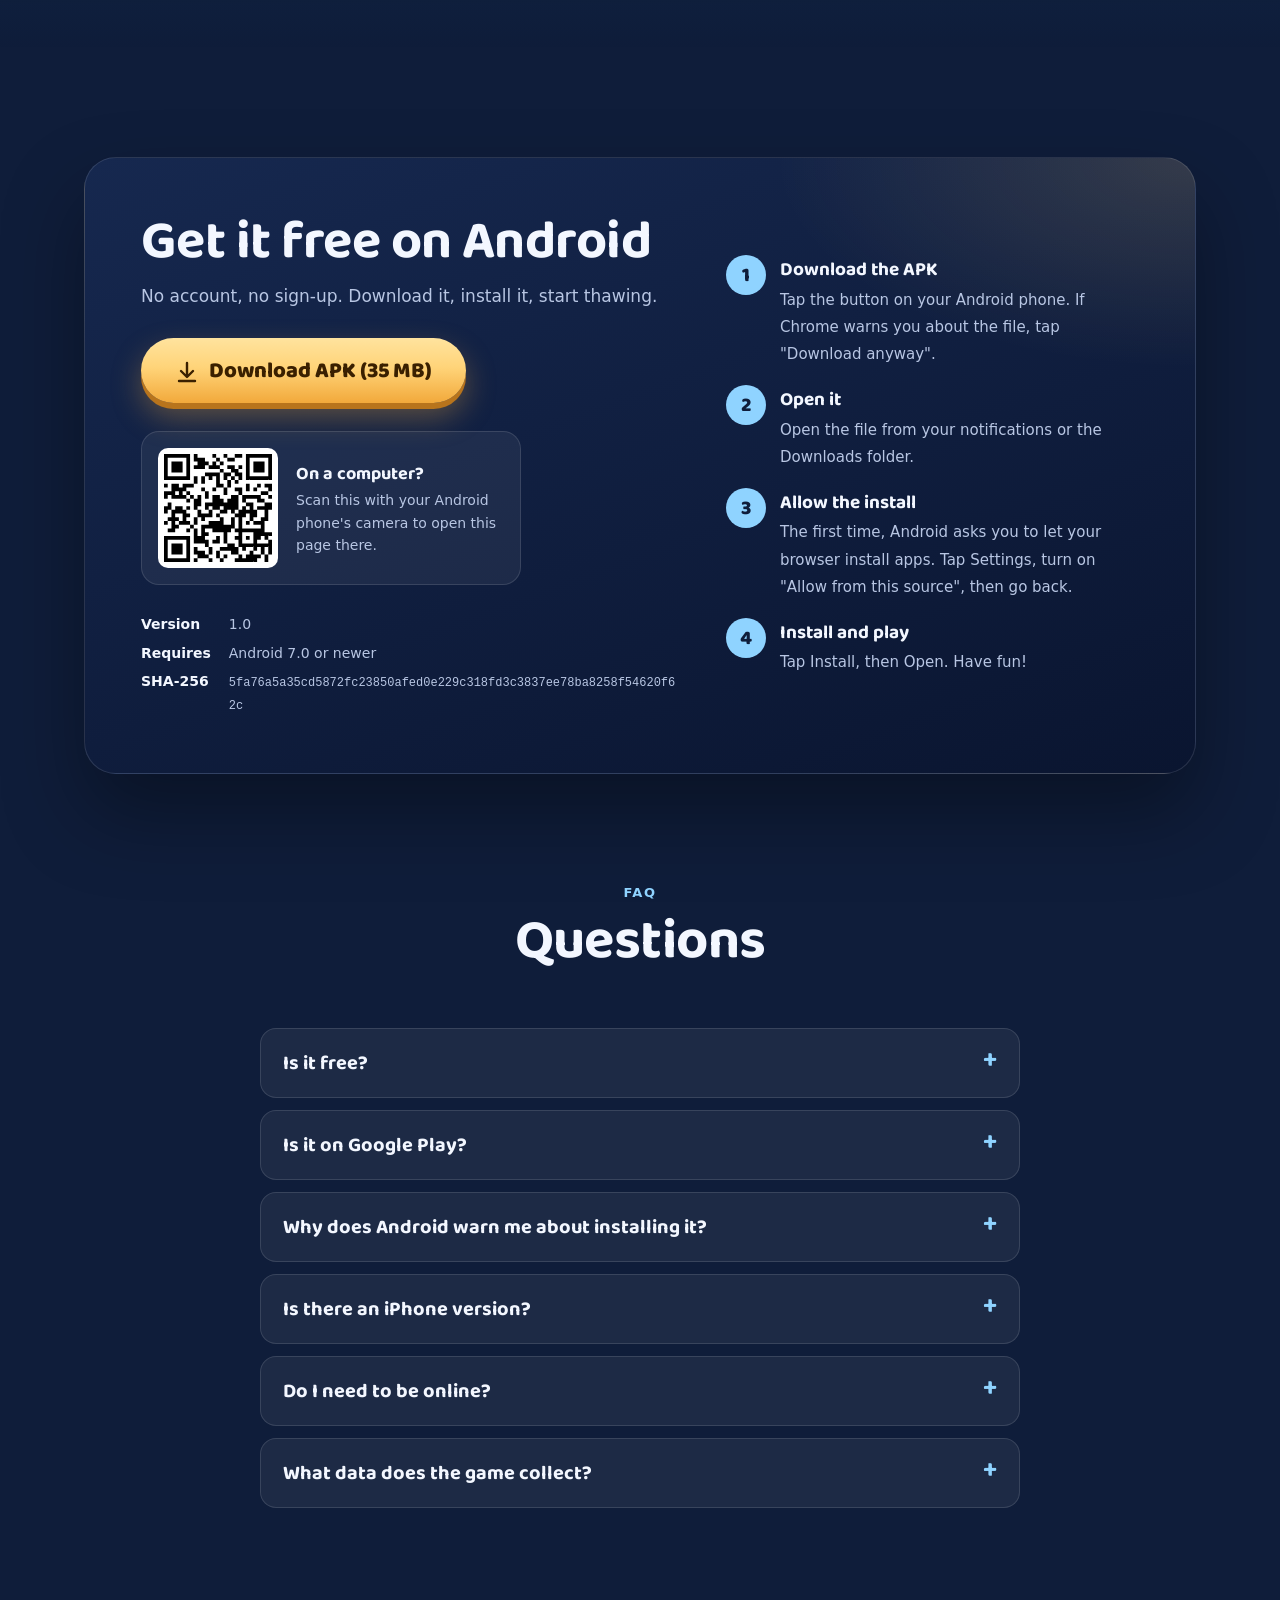
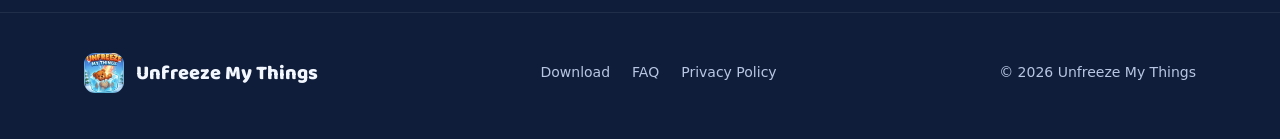
==== commit d65a6806: "Use an absolute og:image URL so link previews show the banner Co-Authored-By: Claude Opus 5.5 <norep" ====
--- a/index.html
+++ b/index.html
@@ -9,7 +9,7 @@
 <meta property="og:type" content="website">
 <meta property="og:title" content="Unfreeze My Things">
 <meta property="og:description" content="Chip. Melt. Scrape. Free your frozen things, just don't break them! Free for Android.">
-<meta property="og:image" content="img/og-image.jpg">
+<meta property="og:image" content="https://sparktnt.github.io/unfreeze-my-things/img/og-image.jpg">
 <meta name="twitter:card" content="summary_large_image">
 <link rel="icon" type="image/png" href="img/favicon.png">
 <link rel="apple-touch-icon" href="img/apple-touch-icon.png">
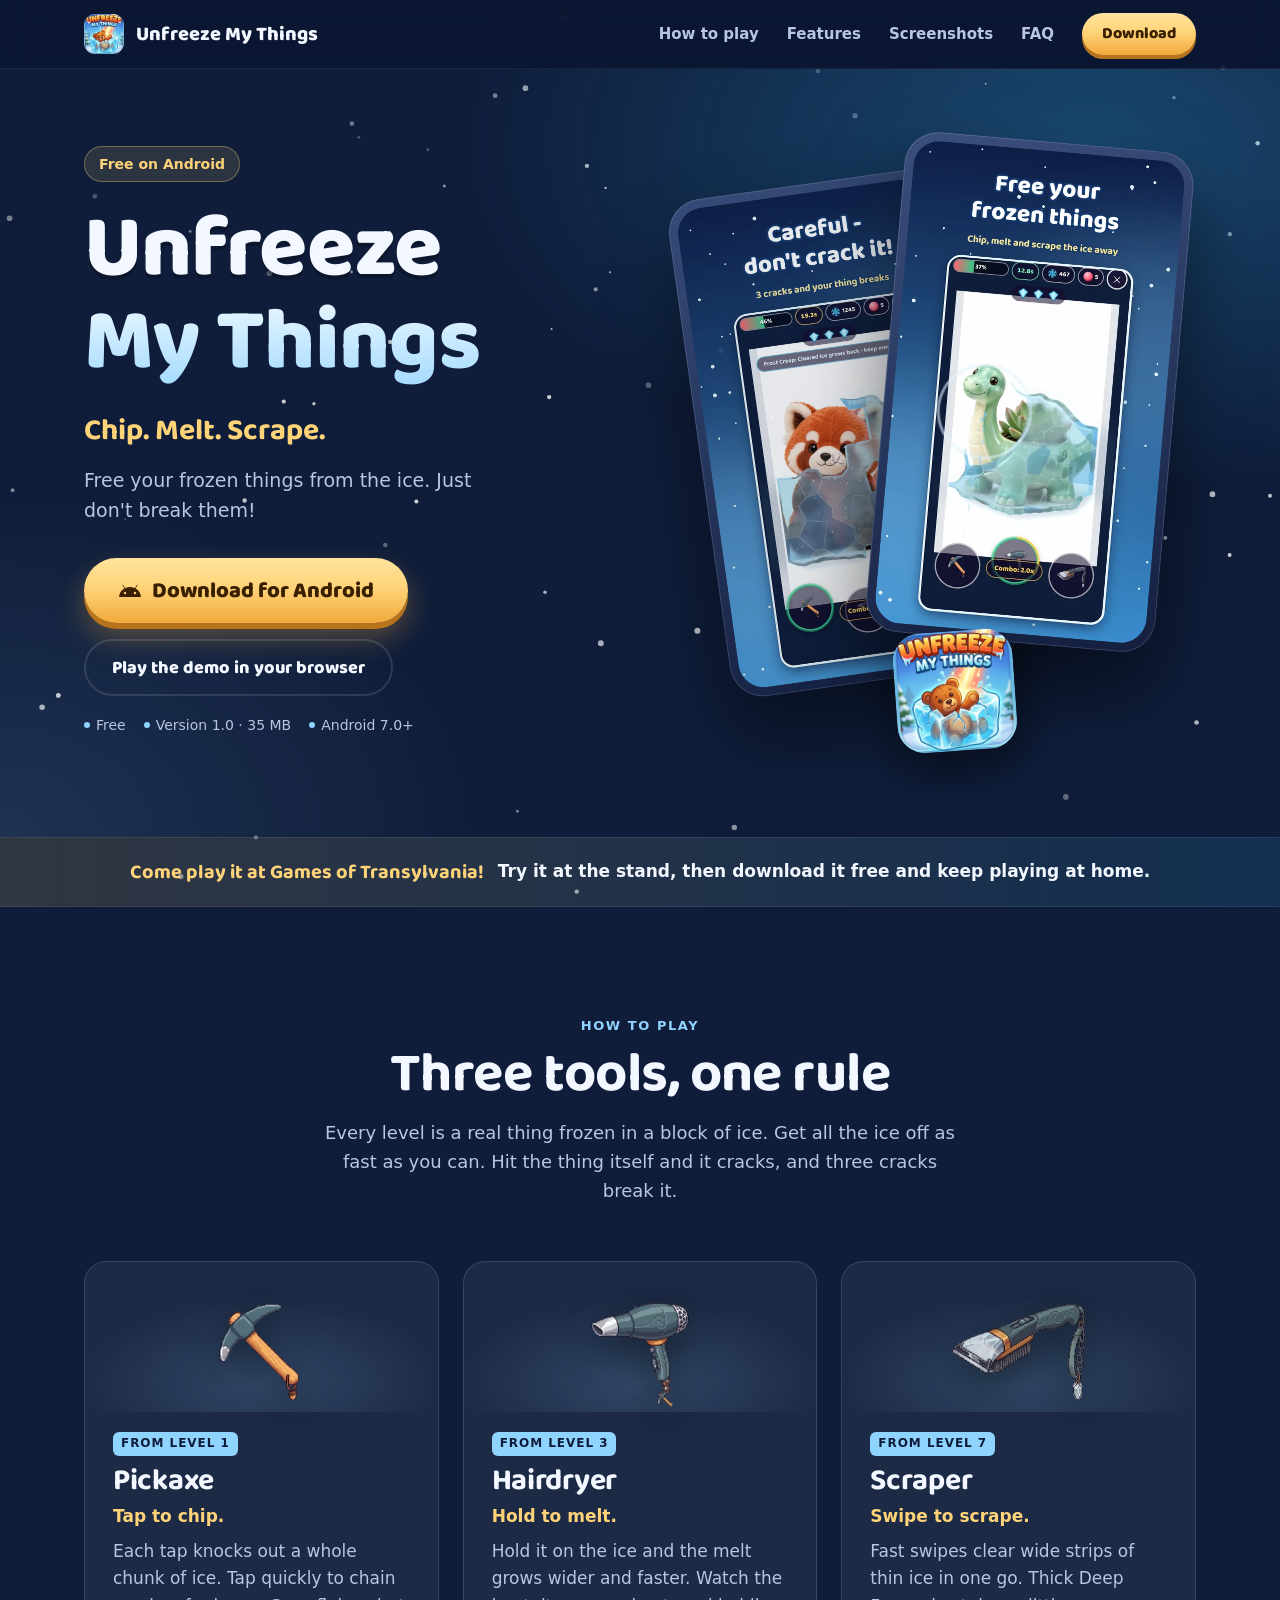
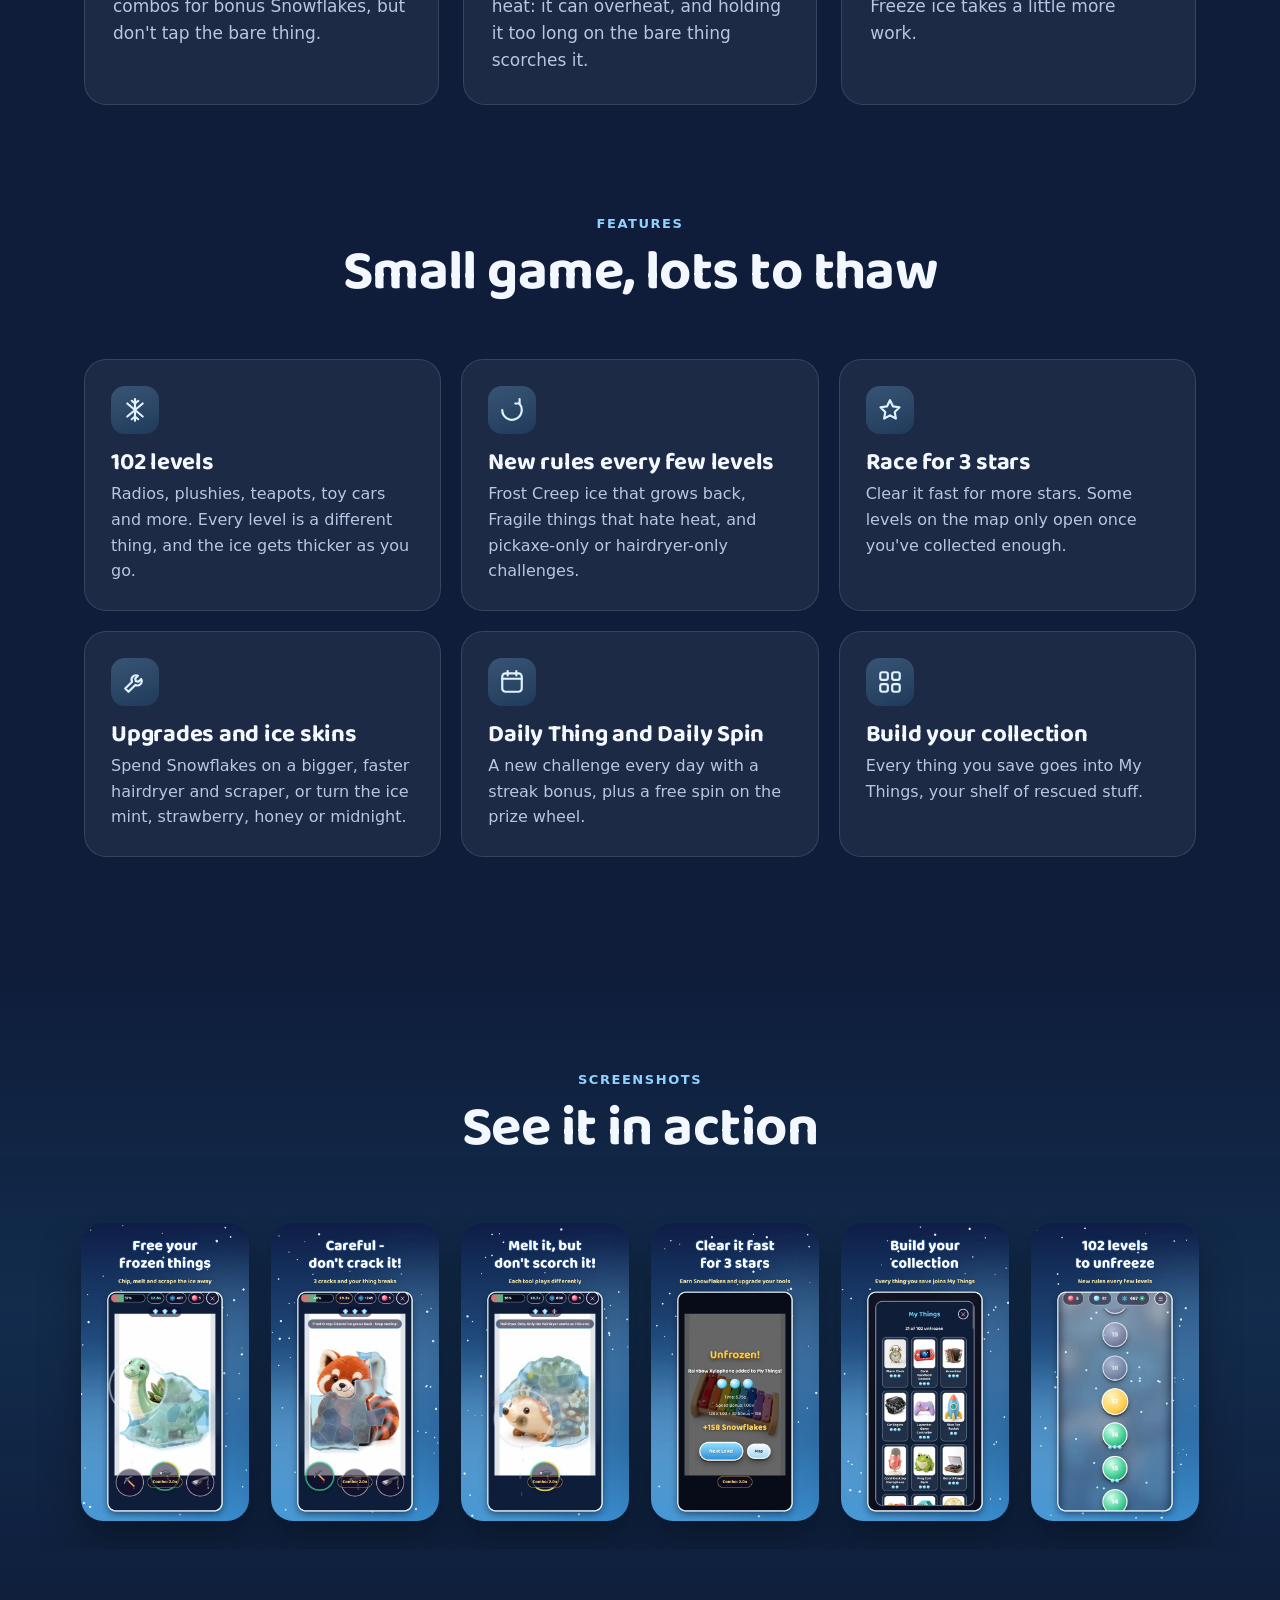
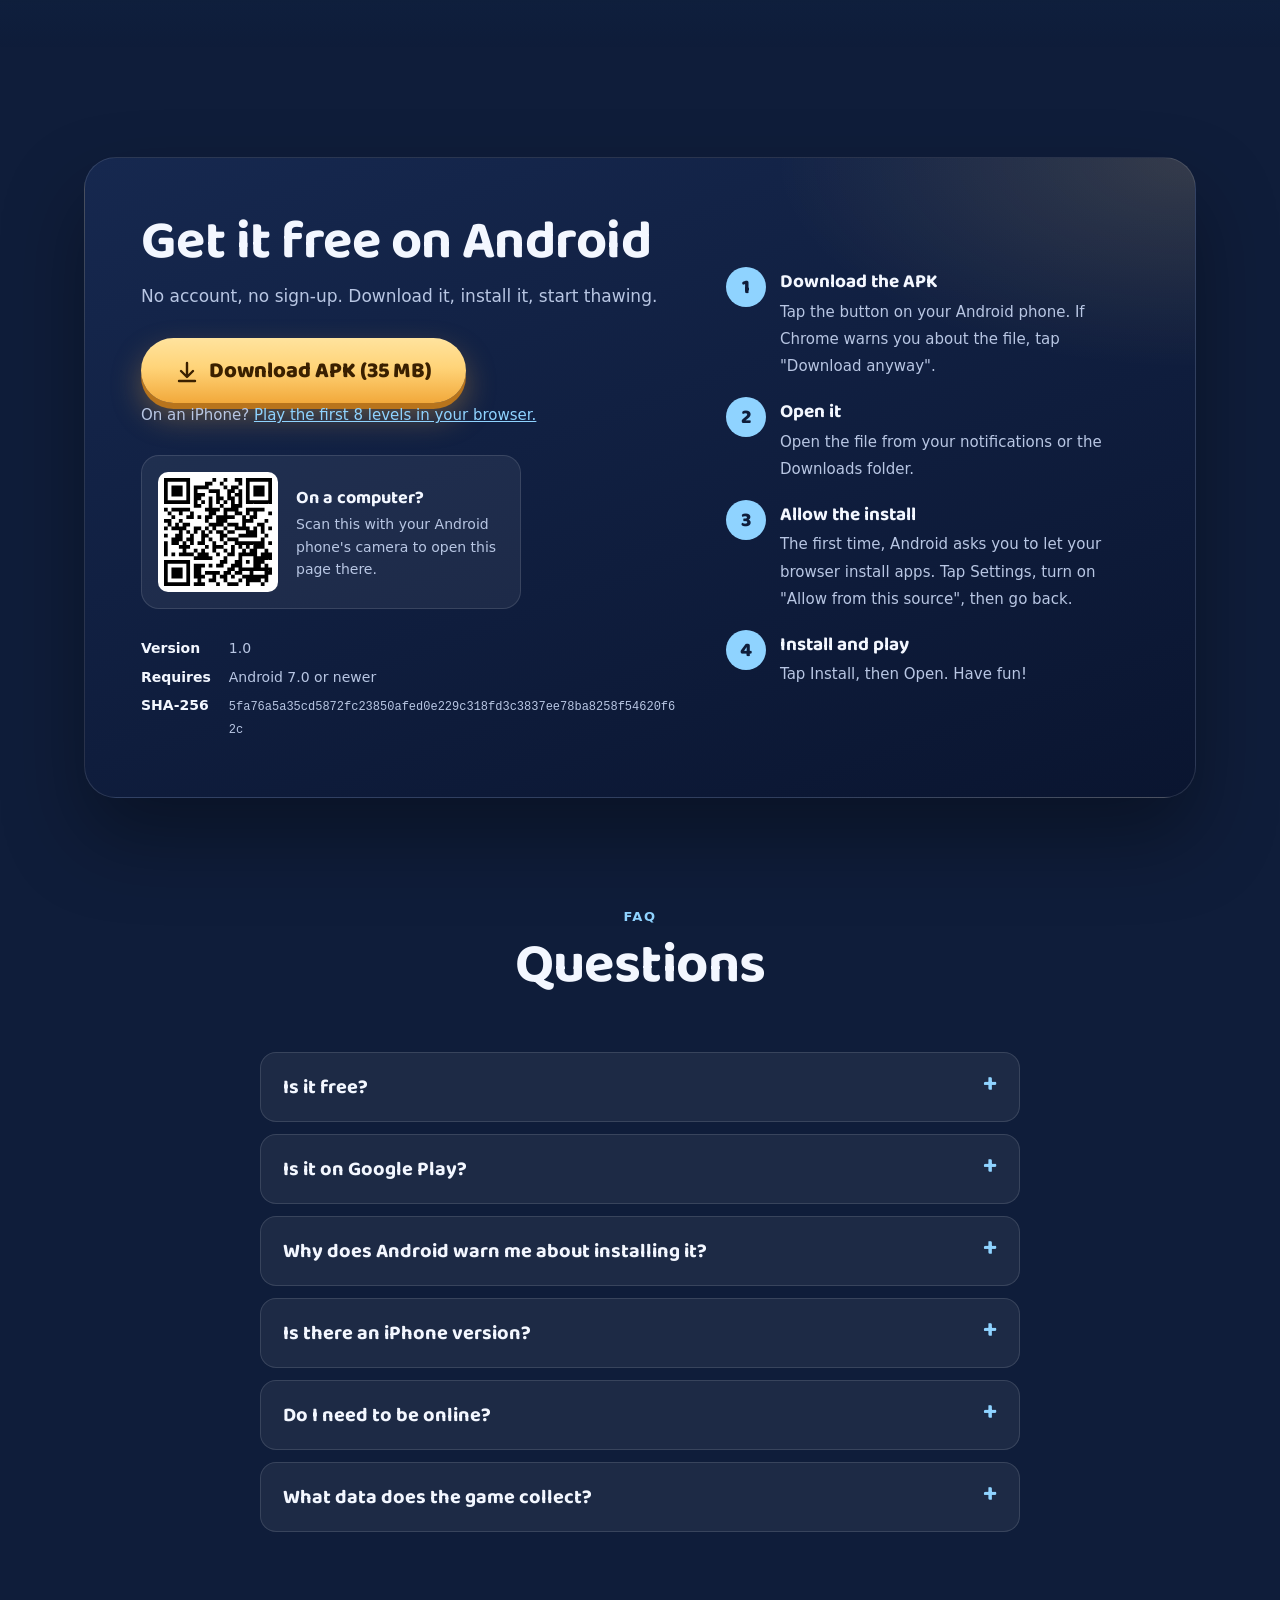
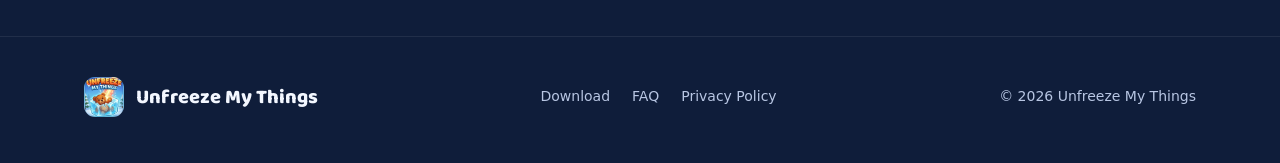
==== commit 46f2125e: "Add a playable browser demo (first 8 levels) for iPhone visitors The demo lives in play/ and is gene" ====
--- a/index.html
+++ b/index.html
@@ -375,6 +375,7 @@
 @media (max-width: 900px) { .download-card { grid-template-columns: 1fr; padding: 36px 24px; gap: 36px; } }
 .download-card h2 { font-size: clamp(36px, 5vw, 54px); margin-bottom: 12px; }
 .download-card > div > p { color: var(--text-dim); margin: 0 0 28px; }
+.demo-note { margin: 22px 0 0; font-size: 15px; color: var(--text-dim); }
 .file-facts {
     display: grid;
     grid-template-columns: auto 1fr;
@@ -490,7 +491,7 @@
                         <svg viewBox="0 0 24 24" fill="currentColor" aria-hidden="true"><path d="M17.6 9.48l1.84-3.18a.38.38 0 00-.66-.38l-1.86 3.22a11.4 11.4 0 00-9.84 0L5.22 5.92a.38.38 0 00-.66.38L6.4 9.48A10.8 10.8 0 001 18h22a10.8 10.8 0 00-5.4-8.52zM7 15.25a1.25 1.25 0 110-2.5 1.25 1.25 0 010 2.5zm10 0a1.25 1.25 0 110-2.5 1.25 1.25 0 010 2.5z"/></svg>
                         Download for Android
                     </a>
-                    <a class="btn btn-ghost" href="#play">See how it plays</a>
+                    <a class="btn btn-ghost" href="play/">Play the demo in your browser</a>
                 </div>
                 <div class="cta-meta">
                     <span>Free</span>
@@ -614,6 +615,7 @@
                         <svg viewBox="0 0 24 24" fill="none" stroke="currentColor" stroke-width="2.4" stroke-linecap="round" stroke-linejoin="round" aria-hidden="true"><path d="M12 3v12M6 11l6 6 6-6M4 21h16"/></svg>
                         Download APK (35 MB)
                     </a>
+                    <p class="demo-note">On an iPhone? <a href="play/">Play the first 8 levels in your browser.</a></p>
                     <div class="qr-card" id="qr-card">
                         <div class="qr" id="qr"></div>
                         <p><strong>On a computer?</strong>Scan this with your Android phone's camera to open this page there.</p>
@@ -655,7 +657,7 @@
                 </details>
                 <details>
                     <summary>Is there an iPhone version?</summary>
-                    <p>Not yet. Right now the game is Android-only.</p>
+                    <p>Not yet, but you can <a href="play/">play the first 8 levels in your browser</a> on an iPhone, iPad or computer. Your progress there is kept in that browser.</p>
                 </details>
                 <details>
                     <summary>Do I need to be online?</summary>
